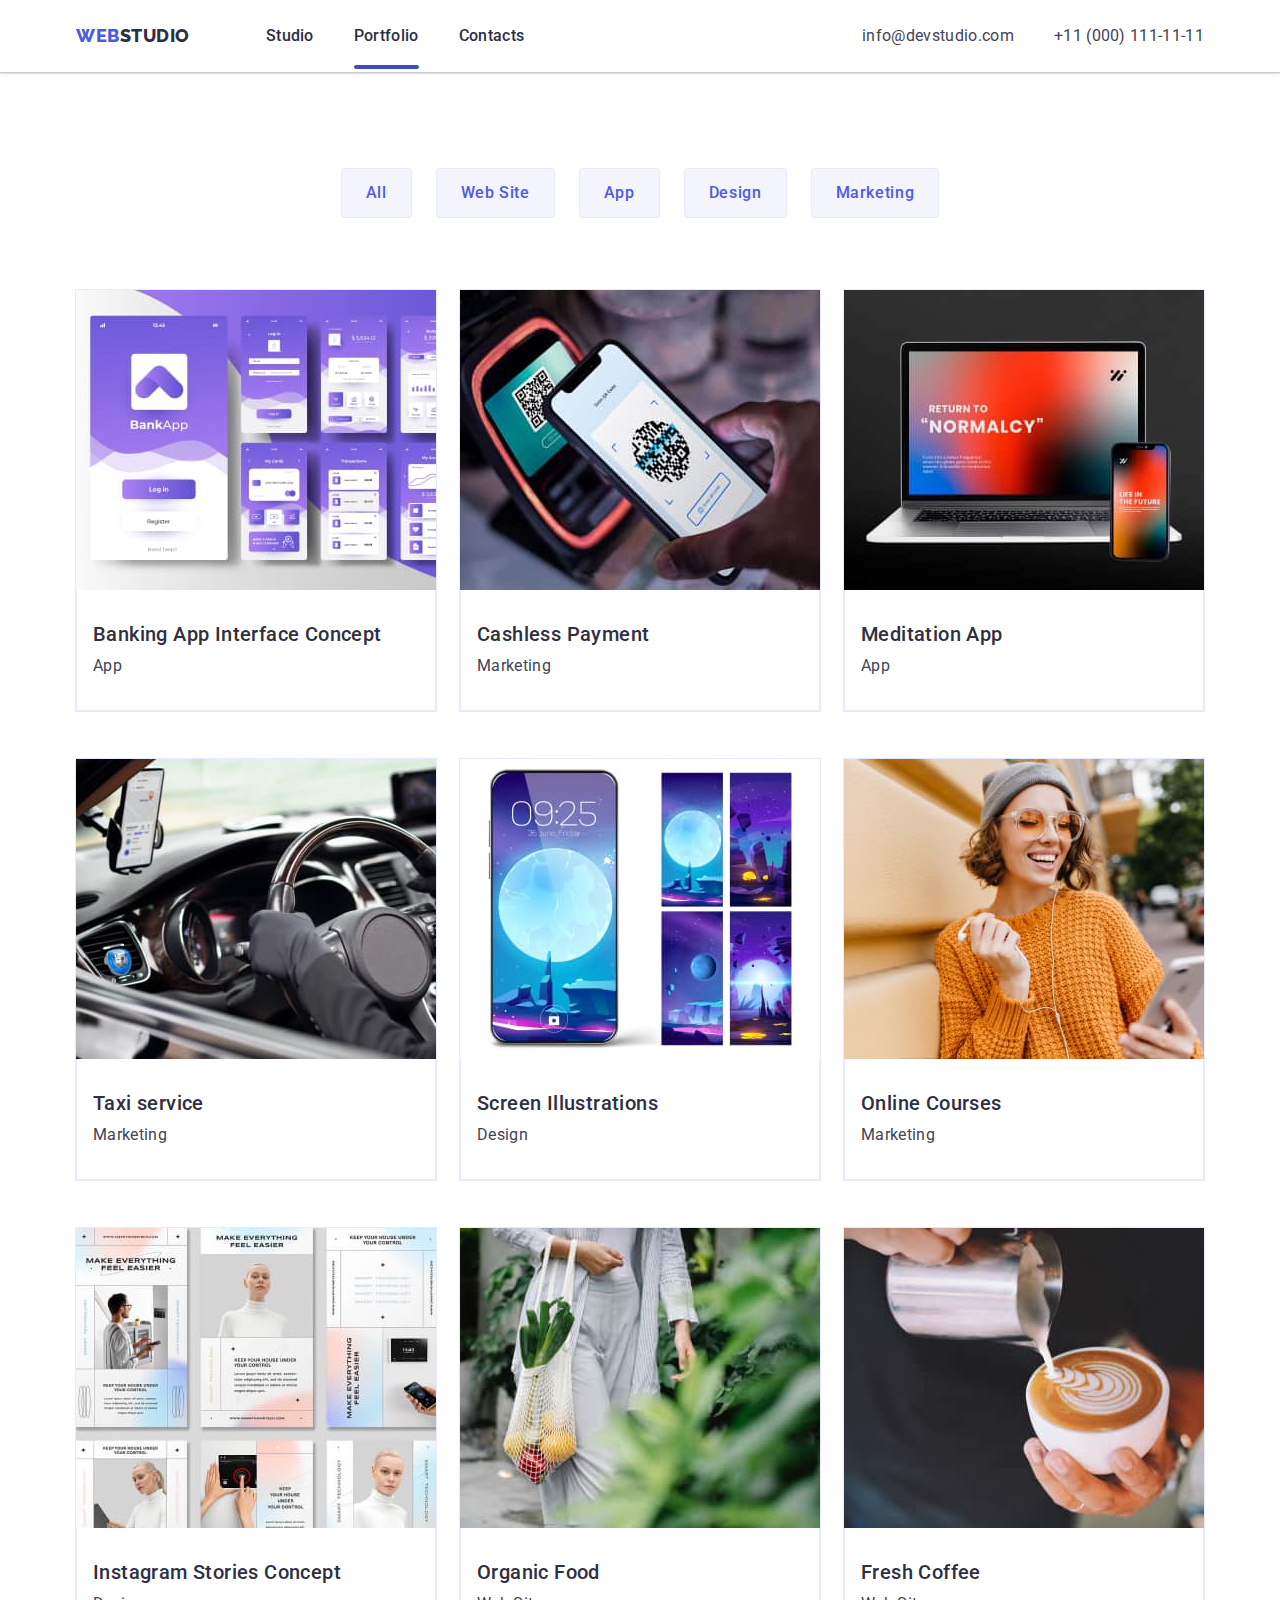
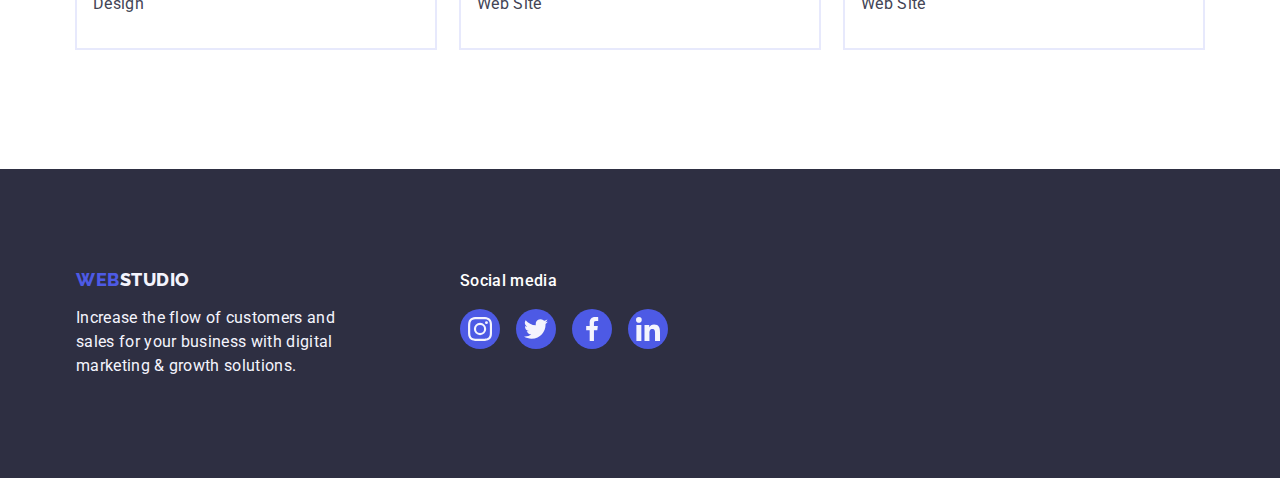
==== portfolio.html @ f97ba220 "daily end, added overlay" ====
<!DOCTYPE html>
<html lang="en">
  <head>
    <meta charset="UTF-8" />
    <meta http-equiv="X-UA-Compatible" content="IE=edge" />
    <meta name="viewport" content="width=device-width, initial-scale=1.0" />
    <title>Portfolio</title>
    <link rel="preconnect" href="https://fonts.googleapis.com" />
    <link rel="preconnect" href="https://fonts.gstatic.com" crossorigin />
    <link
      href="https://fonts.googleapis.com/css2?family=Raleway:wght@800&family=Roboto:wght@400;500;700;900&display=swap"
      rel="stylesheet"
    />
    <link
      rel="stylesheet"
      href="https://cdn.jsdelivr.net/npm/modern-normalize@2.0.0/modern-normalize.min.css"
    />
    <link rel="stylesheet" href="./css/styles.css" />
  </head>
  <body>
    <header class="main-header">
      <div class="container header-container">
        <nav class="main-navigation">
          <a href="./index.html" class="logo link"
            >Web<span class="logo-black">Studio</span></a
          >
          <ul class="list nav-list">
            <li>
              <a class="nav-item link p-style" href="./index.html">Studio</a>
            </li>
            <li>
              <a
                class="nav-item link p-style current-page"
                href="./portfolio.html"
                >Portfolio</a
              >
            </li>
            <li><a class="nav-item link p-style" href="">Contacts</a></li>
          </ul>
        </nav>
        <address class="nav-address">
          <ul class="list p-style address-list">
            <li>
              <a class="link" href="mailto:info@devstudio.com"
                >info@devstudio.com</a
              >
            </li>
            <li>
              <a class="link" href="tel:+110001111111">+11 (000) 111-11-11</a>
            </li>
          </ul>
        </address>
      </div>
    </header>

    <main>
      <section class="filter">
        <div class="container filter-container">
          <h1 class="meta-title visually-hidden">Portfolio</h1>
          <ul class="list filter-list">
            <li><button class="portfolio-btn" type="button">All</button></li>
            <li>
              <button class="portfolio-btn" type="button">Web Site</button>
            </li>
            <li><button class="portfolio-btn" type="button">App</button></li>
            <li><button class="portfolio-btn" type="button">Design</button></li>
            <li>
              <button class="portfolio-btn" type="button">Marketing</button>
            </li>
          </ul>
          <ul class="list cards">
            <li class="card portfolio-card">
              <a class="link p-style" href="#">
                <div class="portfolio-wrapper">
                  <img
                    class="card-img"
                    src="./images/product1.jpg"
                    alt="Bank App"
                    width="360"
                  />
                  <div class="portfolio-overlay">
                    <p class="p-style">
                      14 Stylish and User-Friendly App Design Concepts · Task
                      Manager App · Calorie Tracker App · Exotic Fruit Ecommerce
                      App · Cloud Storage App
                    </p>
                  </div>
                </div>
                <div class="portfolio-container">
                  <h2 class="card-title">Banking App Interface Concept</h2>
                  <p class="card-filter">App</p>
                </div>
              </a>
            </li>
            <li class="card portfolio-card">
              <a class="link p-style" href="#">
                <div class="portfolio-wrapper">
                  <img
                    class="card-img"
                    src="./images/product2.jpg"
                    alt="Cashless Payment"
                    width="360"
                  />
                  <div class="portfolio-overlay">
                    <p class="p-style">
                      14 Stylish and User-Friendly App Design Concepts · Task
                      Manager App · Calorie Tracker App · Exotic Fruit Ecommerce
                      App · Cloud Storage App
                    </p>
                  </div>
                </div>
                <div class="portfolio-container">
                  <h2 class="card-title">Cashless Payment</h2>
                  <p class="card-filter">Marketing</p>
                </div>
              </a>
            </li>
            <li class="card portfolio-card">
              <a class="link p-style" href="#">
                <div class="portfolio-wrapper">
                  <img
                    class="card-img"
                    src="./images/product3.jpg"
                    alt="Meditation App"
                    width="360"
                  />
                  <div class="portfolio-overlay">
                    <p class="p-style">
                      14 Stylish and User-Friendly App Design Concepts · Task
                      Manager App · Calorie Tracker App · Exotic Fruit Ecommerce
                      App · Cloud Storage App
                    </p>
                  </div>
                </div>
                <div class="portfolio-container">
                  <h2 class="card-title">Meditation App</h2>
                  <p class="card-filter">App</p>
                </div>
              </a>
            </li>
            <li class="card portfolio-card">
              <a class="link p-style" href="#">
                <div class="portfolio-wrapper">
                  <img
                    class="card-img"
                    src="./images/product4.jpg"
                    alt="Meditation App"
                    width="360"
                  />
                  <div class="portfolio-overlay">
                    <p class="p-style">
                      14 Stylish and User-Friendly App Design Concepts · Task
                      Manager App · Calorie Tracker App · Exotic Fruit Ecommerce
                      App · Cloud Storage App
                    </p>
                  </div>
                </div>
                <div class="portfolio-container">
                  <h2 class="card-title">Taxi service</h2>
                  <p class="card-filter">Marketing</p>
                </div>
              </a>
            </li>
            <li class="card portfolio-card">
              <a class="link p-style" href="#">
                <div class="portfolio-wrapper">
                  <img
                    class="card-img"
                    src="./images/product5.jpg"
                    alt="Meditation App"
                    width="360"
                  />
                  <div class="portfolio-overlay">
                    <p class="p-style">
                      14 Stylish and User-Friendly App Design Concepts · Task
                      Manager App · Calorie Tracker App · Exotic Fruit Ecommerce
                      App · Cloud Storage App
                    </p>
                  </div>
                </div>
                <div class="portfolio-container">
                  <h2 class="card-title">Screen Illustrations</h2>
                  <p class="card-filter">Design</p>
                </div>
              </a>
            </li>
            <li class="card portfolio-card">
              <a class="link p-style" href="#">
                <div class="portfolio-wrapper">
                  <img
                    class="card-img"
                    src="./images/product6.jpg"
                    alt="Meditation App"
                    width="360"
                  />
                  <div class="portfolio-overlay">
                    <p class="p-style">
                      14 Stylish and User-Friendly App Design Concepts · Task
                      Manager App · Calorie Tracker App · Exotic Fruit Ecommerce
                      App · Cloud Storage App
                    </p>
                  </div>
                </div>
                <div class="portfolio-container">
                  <h2 class="card-title">Online Courses</h2>
                  <p class="card-filter">Marketing</p>
                </div>
              </a>
            </li>
            <li class="card portfolio-card">
              <a class="link p-style" href="#">
                <div class="portfolio-wrapper">
                  <img
                    class="card-img"
                    src="./images/product7.jpg"
                    alt="Meditation App"
                    width="360"
                  />
                  <div class="portfolio-overlay">
                    <p class="p-style">
                      14 Stylish and User-Friendly App Design Concepts · Task
                      Manager App · Calorie Tracker App · Exotic Fruit Ecommerce
                      App · Cloud Storage App
                    </p>
                  </div>
                </div>
                <div class="portfolio-container">
                  <h2 class="card-title">Instagram Stories Concept</h2>
                  <p class="card-filter">Design</p>
                </div>
              </a>
            </li>
            <li class="card portfolio-card">
              <a class="link p-style" href="#">
                <div class="portfolio-wrapper">
                  <img
                    class="card-img"
                    src="./images/product8.jpg"
                    alt="Meditation App"
                    width="360"
                  />
                  <div class="portfolio-overlay">
                    <p class="p-style">
                      14 Stylish and User-Friendly App Design Concepts · Task
                      Manager App · Calorie Tracker App · Exotic Fruit Ecommerce
                      App · Cloud Storage App
                    </p>
                  </div>
                </div>
                <div class="portfolio-container">
                  <h2 class="card-title">Organic Food</h2>
                  <p class="card-filter">Web Site</p>
                </div>
              </a>
            </li>
            <li class="card portfolio-card">
              <a class="link p-style" href="#">
                <div class="portfolio-wrapper">
                  <img
                    class="card-img"
                    src="./images/product9.jpg"
                    alt="Meditation App"
                    width="360"
                  />
                  <div class="portfolio-overlay">
                    <p class="p-style">
                      14 Stylish and User-Friendly App Design Concepts · Task
                      Manager App · Calorie Tracker App · Exotic Fruit Ecommerce
                      App · Cloud Storage App
                    </p>
                  </div>
                </div>
                <div class="portfolio-container">
                  <h2 class="card-title">Fresh Coffee</h2>
                  <p class="card-filter">Web Site</p>
                </div>
              </a>
            </li>
          </ul>
        </div>
      </section>
    </main>

    <footer class="footer">
      <div class="container">
        <div class="footer-logo-container">
          <a href="./index.html" class="footer-link logo"
            >Web<span class="logo-white">Studio</span></a
          >
          <p class="footer-description p-style">
            Increase the flow of customers and sales for your business with
            digital marketing & growth solutions.
          </p>
        </div>
        <div class="footer-social-media-container">
          <p class="p-style">Social media</p>
          <ul class="list social-media-list">
            <li class="social-media-item">
              <a class="social-media-icon-link" href="#">
                <svg class="social-media-icon-svg" width="24" height="24">
                  <use href="./images/icons.svg#instagram"></use>
                </svg>
              </a>
            </li>
            <li class="social-media-item">
              <a class="social-media-icon-link" href="#">
                <svg class="social-media-icon-svg" width="24" height="24">
                  <use href="./images/icons.svg#twitter"></use>
                </svg>
              </a>
            </li>
            <li class="social-media-item">
              <a class="social-media-icon-link" href="#">
                <svg class="social-media-icon-svg" width="24" height="24">
                  <use href="./images/icons.svg#facebook"></use>
                </svg>
              </a>
            </li>
            <li class="social-media-item">
              <a class="social-media-icon-link" href="#">
                <svg class="social-media-icon-svg" width="24" height="24">
                  <use href="./images/icons.svg#linkedin"></use>
                </svg>
              </a>
            </li>
          </ul>
        </div>
      </div>
    </footer>
  </body>
</html>
---- css/styles.css ----
:root {
    --text-color: #434455;
    --text-bold-color: #2E2F42;
    --active-color: #404BBF;
    --banner-bg: #2E2F42;
    --banner-color: #FFF;
    --btn-bg: #4D5AE5;
    --btn-bg-passiv: #F4F4FD;
    --our-team-bg: #F4F4FD;
    --card-border: #E7E9FC;
    --btn-border-active: transparent;
    --border-customers: #8E8F99;
    --icon-active: #31d0aa;
}

.visually-hidden {
    position: absolute;
    width: 1px;
    height: 1px;
    margin: -1px;
    border: 0;
    padding: 0;

    white-space: nowrap;
    clip-path: inset(100%);
    clip: rect(0 0 0 0);
    overflow: hidden;
}

body{
    margin: 0;
    font-family: 'Roboto', sans-serif;
    color: var(--text-color);
    font-size: 16px;
    background-color: var(--banner-color);
}

img{
    display: block;
}

h1, h2, h3, h4, h5, h6, p, ul{
    margin: 0;
}

ul{
    padding: 0;
}


.container{
    max-width: 1158px;
    margin: 0 auto;
    padding: 0 15px;
}

h1{
    font-weight: 700;
    font-size: 56px;
    line-height: 107%;
    text-align: center;
    letter-spacing: 0.02em;
    text-transform: capitalize;
}

.title-main{
    color: var(--text-bold-color);
    font-weight: 700;
    font-size: 36px;
    line-height: 1.11;
    text-align: center;
    letter-spacing: 0.02em;
    text-transform: capitalize;
    margin: 0 0 72px;
}

.main-btn {
    font-family: 'Roboto', sans-serif;
    font-weight: 500;
    font-size: 16px;
    line-height: 1.5;
    letter-spacing: 0.04em;
    box-sizing: border-box;
    padding: 16px 32px;
    border-radius: 4px;
    display: block;
    margin: 0 auto;
    min-width: 169px;
}

.main-btn:hover, .main-btn:focus {
    background-color: var(--active-color);
    transition-duration: .25s;
    transition-timing-function: cubic-bezier(0.4, 0, 0.2, 1);
}

.link{
    text-decoration: none;
    color: var(--text-color);
}

.nav-item {
    font-weight: 500;
    color: var(--banner-bg);
    padding: 24px 0;
    position: relative;
}

.nav-item:hover,
.nav-item:focus {
    color: var(--active-color);
    transition-duration: .25s;
    transition-timing-function: cubic-bezier(0.4, 0, 0.2, 1);
}

.nav-item.current-page::after{
    content: "";
    width: 100%;
    height: 4px;
    border-radius: 2px;
    background-color: var(--active-color);
    position: absolute;
    bottom: 0;
    left: 0;
}

.logo {
    color: var(--btn-bg);
    font-family: 'Raleway', sans-serif;
    text-transform: uppercase;
    font-weight: 800;
    font-size: 18px;
    letter-spacing: 0.03em;
    line-height: 1.17;
    margin-right: 76px;
}

.logo-black{
    color: var(--text-bold-color);
}

button{
    cursor: pointer;
    font-family: 'Roboto', sans-serif;
}

.list{
    list-style: none;
}

.filter{
    box-sizing: border-box;
    padding: 96px 0 120px;
}

.filter-list {
    display: flex;
    justify-content: center;
    gap: 24px;
    margin-bottom: 72px;
}

.portfolio-btn{
    color: var(--btn-bg);
    background-color: var(--btn-bg-passiv);
    font-size: 16px;
    font-weight: 500;
    line-height: 1.5;
    letter-spacing: 0.04em;
    box-sizing: border-box;
    border: 1px solid var(--card-border);
    border-radius: 4px;
    padding: 12px 24px;
}

.portfolio-btn:hover,
.portfolio-btn:focus {
    border: 1px solid transparent;
    color: var(--banner-color);
    background-color: var(--active-color);
    box-shadow: 0px 3px 1px rgba(0, 0, 0, 0.1), 0px 2px 1px rgba(0, 0, 0, 0.08), 0px 2px 2px rgba(0, 0, 0, 0.12);
    transition-duration: .25s;
    transition-timing-function: cubic-bezier(0.4, 0, 0.2, 1);
}

.card-title{
    font-size: 20px;            
    font-weight: 500;
    line-height: 1.2;
    letter-spacing: 0.02em;
    color: var(--banner-bg);
}

.navigation a:hover, .navigation a:active {
    color: var(--active-color);
    text-decoration: underline 4px solid var(--active-color);
    transition-duration: .25s;
    transition-timing-function: cubic-bezier(0.4, 0, 0.2, 1);
}

.header-main{
    background-color: var(--banner-bg);
}

.hero{
    background-image: linear-gradient( rgba(46, 47, 66, 0.7),rgba(46, 47, 66, 0.7)), url(../images/main-bg.jpg);
    background-size: cover;
    background-position: center;
    background-repeat: no-repeat;
    max-width: 1440px;
}

.header-main button{
    color: var(--banner-color);
    background-color: var(--btn-bg);
    border: none;
}

.header-main h1{
    color: var(--banner-color);
    margin-bottom: 48px;
}

footer{
    background-color: var(--banner-bg);
    padding: 100px 0;

}

footer .container{
    color: var(--banner-color);
    display: flex;
    align-items: baseline;
}

.footer-link{
    display: inline-block;
    margin-bottom: 16px;
    text-decoration: none;
}

.logo-white {
    color: var(--our-team-bg);
    display: inline-block;
}

.main-team {
    background-color: var(--our-team-bg);
    box-sizing: border-box;
    padding: 120px 0;
}

.person-card {
    background-color: var(--banner-color);

}

.nav-address {
    font-style: normal;
}

.nav-address a:hover,
.nav-address a:focus {
    color: var(--active-color);
    transition-duration: .25s;
    transition-timing-function: cubic-bezier(0.4, 0, 0.2, 1);
}

.main-work{
    padding-bottom: 120px;
}

.main-work-title, .main-team-title {
    color: var(--banner-bg);
}

.footer-description {
    color: var(--our-team-bg);
    max-width: 264px;
    padding: 0;
    margin: 0;
}

.p-style{
    line-height: 1.5;
    letter-spacing: 0.02em;
}

nav{
    display: flex;
    align-items: center;
}

.header-container{
    display: flex;
    justify-content: space-between;
    box-sizing: border-box;
}

.nav-list, .address-list{
    display: flex;
    justify-content: space-between;
    gap: 40px;
}

.cards{
    display: flex;
    flex-wrap: wrap;
    
}

.card{
    display: flex;
    flex-direction: column;
    margin-bottom: 48px;
    margin-right: 24px;
    outline: 1px solid var(--card-border);
}

.card:nth-child(3n){
    margin-right: 0px;
}

.card:nth-child(n+7){
    margin-bottom: 0;
}

.card-filter{
    margin: 0;
}

.header-main{
    display: flex;
    flex-direction: column;
    align-items: center;
    box-sizing: border-box;
    height: 600px;
    padding: 188px 0;
}

.main-title{
    max-width: 496px;
}

.cards-main{
    display: flex;
    justify-content: space-between;
    gap: 24px;
}

.card-main{
    display: flex;
    flex-direction: column;
    width: calc((100% - 72px) / 4);
}

.card-main-title{
    font-size: 20px;
    font-weight: 500;        
    line-height: 1.2;
    letter-spacing: 0.02em;
    color: var(--banner-bg);
    margin: 0 0 8px;
}

.main-description{
    padding: 120px 0;
}

.card-main-description{
   margin: 0;
}

.doing-images{
    display: flex;
    gap: 24px;
    justify-content: space-between;
}

.doing-image{
    width: calc((100% - 48px) / 3);
}

.person-cards {
    display: flex;
    justify-content: space-between;
    gap: 24px;
    flex-wrap: wrap;
}

.person-card{
    display: flex;
    flex-direction: column;
    width: calc((100% - 72px) / 4);
    border-radius: 0 0 4px 4px;
    box-shadow: 0px 1px 6px rgba(46, 47, 66, 0.08), 0px 1px 1px rgba(46, 47, 66, 0.16), 0px 2px 1px rgba(46, 47, 66, 0.08);
}

.person-container{
    padding: 32px 16px;
}

.person-title{
    text-align: center;
    margin-bottom: 8px;
}

.person-card p{
    text-align: center;
}

.main-header{
    padding: 24px;
    box-shadow: 0px 2px 1px rgba(46, 47, 66, 0.08), 0px 1px 1px rgba(46, 47, 66, 0.16), 0px 1px 6px rgba(46, 47, 66, 0.08);
}

.portfolio-card{
    width: calc((100% - 48px) / 3);
}

.portfolio-container{
    box-sizing: border-box;
    padding: 32px 16px;
    border: 1px solid var(--card-border);
    border-top: none;
    position: relative;
    z-index: 2;
}



.portfolio-container .card-title{
    margin-bottom: 8px;
}

.person-container p{
    margin-bottom: 8px;
}

.icons-list{
    display: flex;
    justify-content: center;
    gap: 24px;
}

.person-icon{
    display: flex;
    align-items: center;
    justify-content: center;
    width: 40px;
    height: 40px;
    background-color: var(--btn-bg);
    border-radius: 50%;
    padding: 12px;
}

.person-icon:hover, .person-icon:focus{
    background-color: var(--active-color);
    transition-duration: .25s;
    transition-timing-function: cubic-bezier(0.4, 0, 0.2, 1);
}

.person-icon-svg{
    fill: var(--btn-bg-passiv);
}

.main-icon {
    display: flex;
    justify-content: center;
    align-items: center;
    background-color: var(--btn-bg-passiv);
    padding: 24px;
    margin-bottom: 8px;
    border-radius: 4px;
}

.main-icon svg{
    display: block;
}

.customers{
    padding: 120px 0;
}

.customers-list {
    display: flex;
    gap: 24px;
}

.customers-container{
    width: calc((100% - 120px) / 6);
    height: 88px;
}

.footer-social-media-container{
    display: flex;
    flex-direction: column;
}

.footer-social-media-container p{
    margin-bottom: 16px;
}

.social-media-list{
    display: flex;
    gap: 16px;
    color: var(--banner-color);
}

.customers-icon-link{
    height: 88px;
    width: 100%;
    height: 100%;
    border: 1px solid var(--border-customers);
    border-radius: 4px;
    padding: 16px 32px;
    display: flex;
    align-items: center;
    justify-content: center;
    color: var(--border-customers);
}

.customers-icon-link:hover,
.customers-icon-link:focus {
    color: var(--active-color);
    border: 1px solid var(--active-color);
    transition-duration: .25s;
    transition-timing-function: cubic-bezier(0.4, 0, 0.2, 1);
}

.customers-icon-link svg{
    width: 104px;
    height: 56px;
    fill: currentColor;
}

.footer-social-media-container p{
    font-weight: 500;
}

.social-media-item{
    width: 40px;
    height: 40px;
}

.social-media-icon-link{
    display: flex;
    align-items: center;
    justify-content: center;
    width: 100%;
    height: 100%;
    background-color: var(--btn-bg);
    border-radius: 50%;
    padding: 8px;
}

.social-media-icon-link:hover,
.social-media-icon-link:focus{
    background-color: var(--icon-active);
    transition-duration: .25s;
    transition-timing-function: cubic-bezier(0.4, 0, 0.2, 1);
    transition-duration: .25s;
    transition-timing-function: cubic-bezier(0.4, 0, 0.2, 1);
}

.social-media-icon-svg{
    fill: var(--btn-bg-passiv);
}

.footer-logo-container{
    margin-right: 120px;
}

.portfolio-card a:hover, .portfolio-card a:focus{
    box-shadow: 0px 1px 6px rgba(46, 47, 66, 0.08),
        0px 1px 1px rgba(46, 47, 66, 0.16),
        0px 2px 1px rgba(46, 47, 66, 0.08);
    transition-duration: .25s;
    transition-timing-function: cubic-bezier(0.4, 0, 0.2, 1);
}

.portfolio-wrapper{
    position: relative;
    overflow: hidden;
}

.portfolio-overlay{
    padding: 40px 32px;
    color: var(--banner-color);
    transform: translateY(100%);
    position: absolute;
    top: 0;
    width: 100%;
    height: 100%;
    background-color: var(--btn-bg);
    opacity: 0;
    transition: .8s cubic-bezier(0.4, 0, 0.2, 1);
}

.portfolio-card:hover{
    box-shadow: 0px 1px 6px rgba(46, 47, 66, 0.08), 0px 1px 1px rgba(46, 47, 66, 0.16), 0px 2px 1px rgba(46, 47, 66, 0.08);
}

.portfolio-card:hover .portfolio-overlay{
    transform: translateY(0);
    opacity: 1;
}
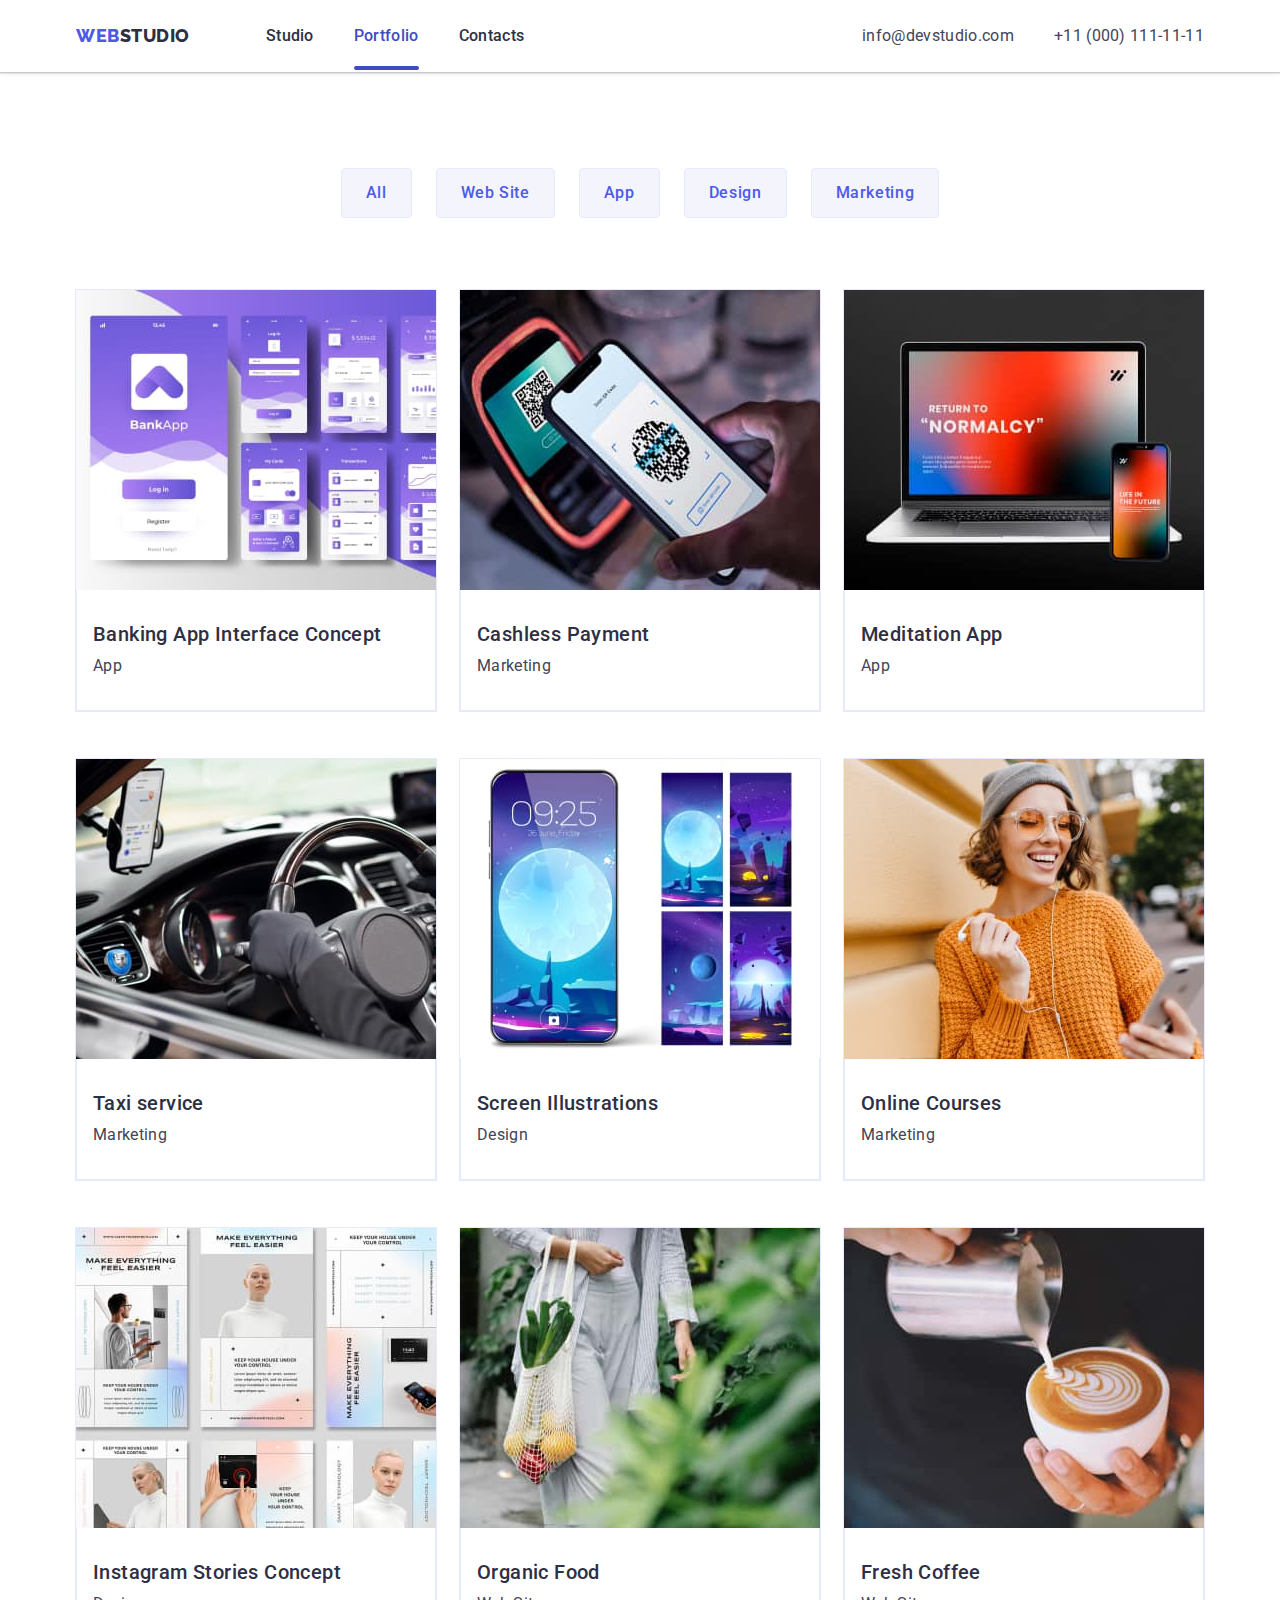
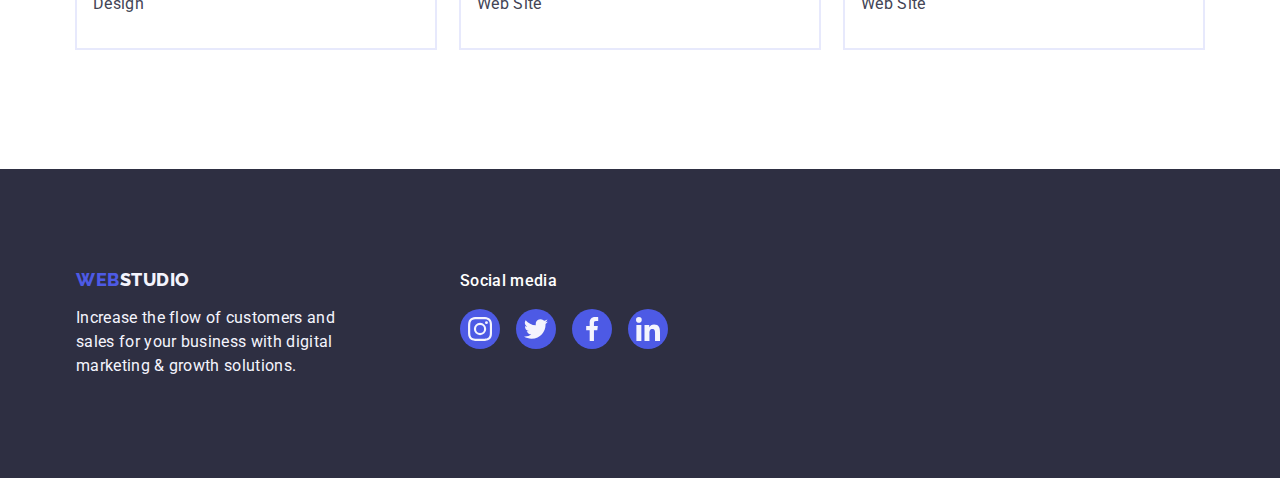
==== commit bee12c20: "have done another bugs" ====
--- a/portfolio.html
+++ b/portfolio.html
@@ -41,12 +41,14 @@
         <address class="nav-address">
           <ul class="list p-style address-list">
             <li>
-              <a class="link" href="mailto:info@devstudio.com"
+              <a class="link address-item" href="mailto:info@devstudio.com"
                 >info@devstudio.com</a
               >
             </li>
             <li>
-              <a class="link" href="tel:+110001111111">+11 (000) 111-11-11</a>
+              <a class="link address-item" href="tel:+110001111111"
+                >+11 (000) 111-11-11</a
+              >
             </li>
           </ul>
         </address>
@@ -78,13 +80,11 @@
                     alt="Bank App"
                     width="360"
                   />
-                  <div class="portfolio-overlay">
-                    <p class="p-style">
-                      14 Stylish and User-Friendly App Design Concepts · Task
-                      Manager App · Calorie Tracker App · Exotic Fruit Ecommerce
-                      App · Cloud Storage App
-                    </p>
-                  </div>
+                  <p class="p-style portfolio-overlay">
+                    14 Stylish and User-Friendly App Design Concepts · Task
+                    Manager App · Calorie Tracker App · Exotic Fruit Ecommerce
+                    App · Cloud Storage App
+                  </p>
                 </div>
                 <div class="portfolio-container">
                   <h2 class="card-title">Banking App Interface Concept</h2>
--- a/css/styles.css
+++ b/css/styles.css
@@ -86,6 +86,7 @@
     display: block;
     margin: 0 auto;
     min-width: 169px;
+    transition: background-color 250ms cubic-bezier(0.4, 0, 0.2, 1);
 }
 
 .main-btn:hover, .main-btn:focus {
@@ -104,13 +105,19 @@
     color: var(--banner-bg);
     padding: 24px 0;
     position: relative;
+        transition: color 250ms cubic-bezier(0.4, 0, 0.2, 1);
 }
 
 .nav-item:hover,
-.nav-item:focus {
+.nav-item:focus,
+.address-item:focus,
+.address-item:hover{
     color: var(--active-color);
-    transition-duration: .25s;
-    transition-timing-function: cubic-bezier(0.4, 0, 0.2, 1);
+    transition: color 250ms cubic-bezier(0.4, 0, 0.2, 1);
+}
+
+.current-page{
+    color: var(--active-color);
 }
 
 .nav-item.current-page::after{
@@ -120,7 +127,7 @@
     border-radius: 2px;
     background-color: var(--active-color);
     position: absolute;
-    bottom: 0;
+    bottom: -1px;
     left: 0;
 }
 
@@ -179,8 +186,10 @@
     color: var(--banner-color);
     background-color: var(--active-color);
     box-shadow: 0px 3px 1px rgba(0, 0, 0, 0.1), 0px 2px 1px rgba(0, 0, 0, 0.08), 0px 2px 2px rgba(0, 0, 0, 0.12);
-    transition-duration: .25s;
-    transition-timing-function: cubic-bezier(0.4, 0, 0.2, 1);
+    transition: 250ms cubic-bezier(0.4, 0, 0.2, 1),
+            background-color 250ms cubic-bezier(0.4, 0, 0.2, 1),
+            border-color 250ms cubic-bezier(0.4, 0, 0.2, 1),
+            box-shadow 250ms cubic-bezier(0.4, 0, 0.2, 1);
 }
 
 .card-title{
@@ -191,13 +200,6 @@
     color: var(--banner-bg);
 }
 
-.navigation a:hover, .navigation a:active {
-    color: var(--active-color);
-    text-decoration: underline 4px solid var(--active-color);
-    transition-duration: .25s;
-    transition-timing-function: cubic-bezier(0.4, 0, 0.2, 1);
-}
-
 .header-main{
     background-color: var(--banner-bg);
 }
@@ -259,13 +261,6 @@
     font-style: normal;
 }
 
-.nav-address a:hover,
-.nav-address a:focus {
-    color: var(--active-color);
-    transition-duration: .25s;
-    transition-timing-function: cubic-bezier(0.4, 0, 0.2, 1);
-}
-
 .main-work{
     padding-bottom: 120px;
 }
@@ -327,6 +322,10 @@
 
 .card-filter{
     margin: 0;
+}
+
+.portfolio-card:hover .card-filter, .portfolio-card:focus .card-filter{
+    transform: translateY(0);
 }
 
 .header-main{
@@ -452,12 +451,12 @@
     background-color: var(--btn-bg);
     border-radius: 50%;
     padding: 12px;
+    transition: background-color 250ms cubic-bezier(0.4, 0, 0.2, 1);
+
 }
 
 .person-icon:hover, .person-icon:focus{
     background-color: var(--active-color);
-    transition-duration: .25s;
-    transition-timing-function: cubic-bezier(0.4, 0, 0.2, 1);
 }
 
 .person-icon-svg{
@@ -518,14 +517,13 @@
     align-items: center;
     justify-content: center;
     color: var(--border-customers);
+    transition: border-color 250ms cubic-bezier(0.4, 0, 0.2, 1), color 250ms cubic-bezier(0.4, 0, 0.2, 1);;
 }
 
 .customers-icon-link:hover,
 .customers-icon-link:focus {
     color: var(--active-color);
     border: 1px solid var(--active-color);
-    transition-duration: .25s;
-    transition-timing-function: cubic-bezier(0.4, 0, 0.2, 1);
 }
 
 .customers-icon-link svg{
@@ -552,15 +550,12 @@
     background-color: var(--btn-bg);
     border-radius: 50%;
     padding: 8px;
+    transition: background-color 250ms cubic-bezier(0.4, 0, 0.2, 1);
 }
 
 .social-media-icon-link:hover,
 .social-media-icon-link:focus{
     background-color: var(--icon-active);
-    transition-duration: .25s;
-    transition-timing-function: cubic-bezier(0.4, 0, 0.2, 1);
-    transition-duration: .25s;
-    transition-timing-function: cubic-bezier(0.4, 0, 0.2, 1);
 }
 
 .social-media-icon-svg{
@@ -569,14 +564,17 @@
 
 .footer-logo-container{
     margin-right: 120px;
+}
+
+.portfolio-card a{
+    transition: box-shadow 250ms cubic-bezier(0.4, 0, 0.2, 1);
 }
 
 .portfolio-card a:hover, .portfolio-card a:focus{
     box-shadow: 0px 1px 6px rgba(46, 47, 66, 0.08),
         0px 1px 1px rgba(46, 47, 66, 0.16),
         0px 2px 1px rgba(46, 47, 66, 0.08);
-    transition-duration: .25s;
-    transition-timing-function: cubic-bezier(0.4, 0, 0.2, 1);
+    transform: translateY(0%);
 }
 
 .portfolio-wrapper{
@@ -585,6 +583,7 @@
 }
 
 .portfolio-overlay{
+    display: inline-block;
     padding: 40px 32px;
     color: var(--banner-color);
     transform: translateY(100%);
@@ -602,6 +601,70 @@
 }
 
 .portfolio-card:hover .portfolio-overlay{
-    transform: translateY(0);
     opacity: 1;
-}+}
+
+.backdrop{
+    position: fixed;
+    top: 0;
+    left: 0;
+    width: 100%;
+    height: 100%;
+    background-color: #2E2F4266;
+    transition: opacity 250ms cubic-bezier(0.4, 0, 0.2, 1), visibility 250ms cubic-bezier(0.4, 0, 0.2, 1);
+}
+
+.backdrop.is-hidden{
+    opacity: 0;
+    pointer-events: none;
+    visibility: hidden;
+}
+
+.modal{
+    width: 408px;
+    min-height: 584px;
+    background-color: #FCFCFC;
+    box-shadow: 0px 1px 1px rgba(0, 0, 0, 0.14), 0px 1px 3px rgba(0, 0, 0, 0.12), 0px 2px 1px rgba(0, 0, 0, 0.2);
+    border-radius: 4px;
+
+    position: absolute;
+    top: 50%;
+    left: 50%;
+    transform: translate(-50%, -50%);
+    padding: 24px;
+
+    transition: transform 250ms cubic-bezier(0.4, 0, 0.2, 1);
+}
+
+.modal-escape{
+    border: 1px solid rgba(0, 0, 0, 0.1);
+    border-radius: 50%;
+    background-color: var(--card-border);
+    width: 24px;
+    height: 24px;
+    padding: 0;
+
+    display: flex;
+    align-items: center;
+    justify-content: center;
+
+
+    position: absolute;
+    right: 24px;
+    top: 24px;
+
+    transition: background-color 250ms cubic-bezier(0.4, 0, 0.2, 1), border 250ms cubic-bezier(0.4, 0, 0.2, 1);
+}
+
+.modal-escape:hover, .modal-escape:focus{
+    background-color: var(--active-color);
+    border: none;
+}
+
+.close-modal-icon{
+    transition: fill 250ms cubic-bezier(0.4, 0, 0.2, 1);
+}
+
+.modal-escape:hover .close-modal-icon, .modal-escape:focus .close-modal-icon{
+    fill: var(--banner-color);
+}
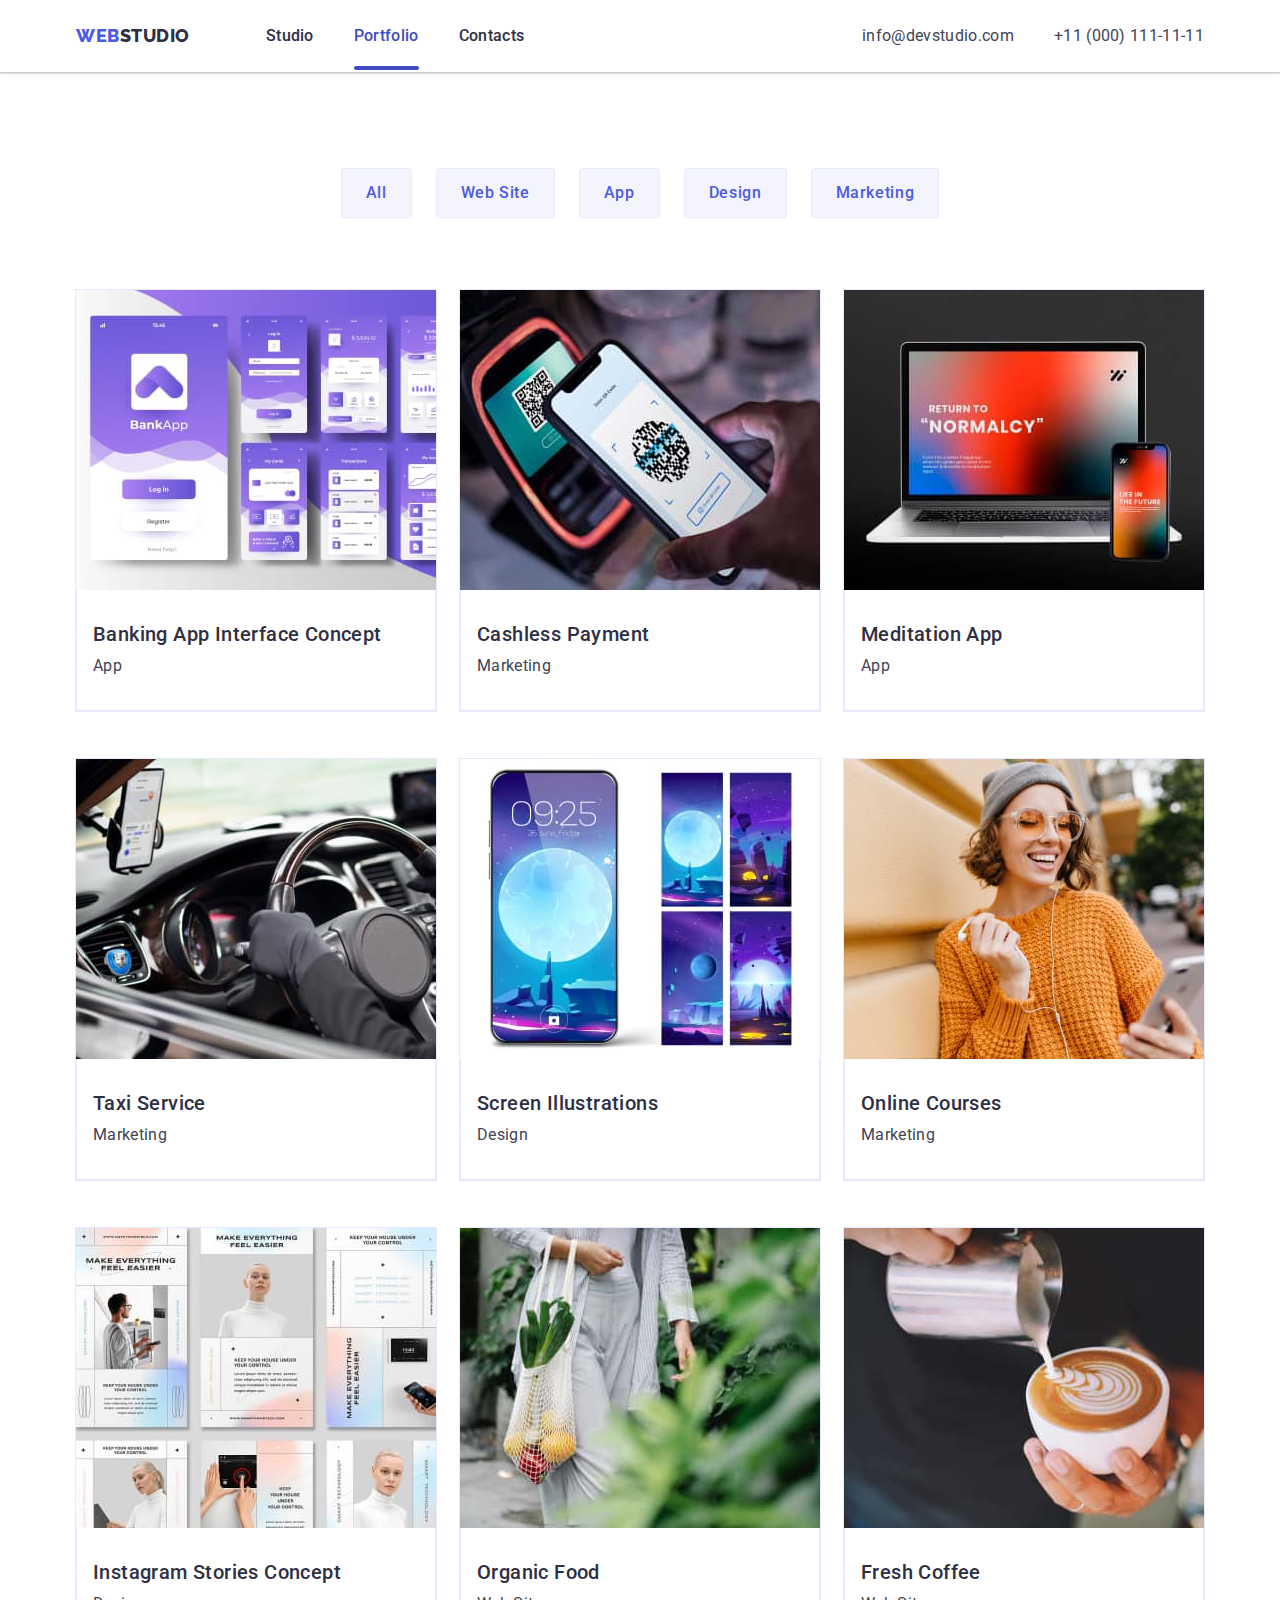
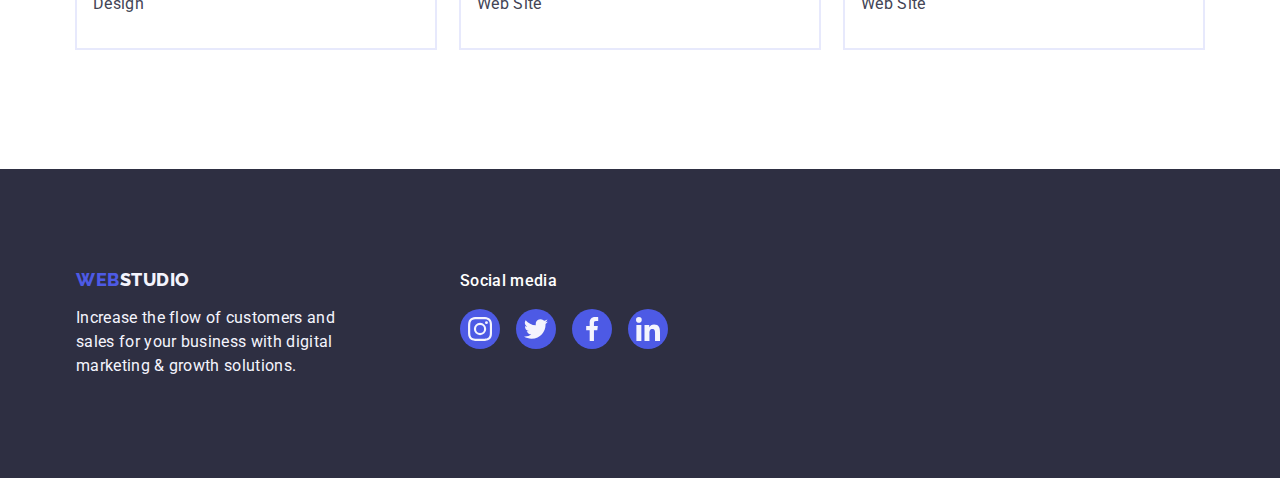
==== commit b5fff92e: "finish debug" ====
--- a/portfolio.html
+++ b/portfolio.html
@@ -98,16 +98,14 @@
                   <img
                     class="card-img"
                     src="./images/product2.jpg"
-                    alt="Cashless Payment"
-                    width="360"
-                  />
-                  <div class="portfolio-overlay">
-                    <p class="p-style">
-                      14 Stylish and User-Friendly App Design Concepts · Task
-                      Manager App · Calorie Tracker App · Exotic Fruit Ecommerce
-                      App · Cloud Storage App
-                    </p>
-                  </div>
+                    alt="Bank App"
+                    width="360"
+                  />
+                  <p class="p-style portfolio-overlay">
+                    14 Stylish and User-Friendly App Design Concepts · Task
+                    Manager App · Calorie Tracker App · Exotic Fruit Ecommerce
+                    App · Cloud Storage App
+                  </p>
                 </div>
                 <div class="portfolio-container">
                   <h2 class="card-title">Cashless Payment</h2>
@@ -121,16 +119,14 @@
                   <img
                     class="card-img"
                     src="./images/product3.jpg"
-                    alt="Meditation App"
-                    width="360"
-                  />
-                  <div class="portfolio-overlay">
-                    <p class="p-style">
-                      14 Stylish and User-Friendly App Design Concepts · Task
-                      Manager App · Calorie Tracker App · Exotic Fruit Ecommerce
-                      App · Cloud Storage App
-                    </p>
-                  </div>
+                    alt="Bank App"
+                    width="360"
+                  />
+                  <p class="p-style portfolio-overlay">
+                    14 Stylish and User-Friendly App Design Concepts · Task
+                    Manager App · Calorie Tracker App · Exotic Fruit Ecommerce
+                    App · Cloud Storage App
+                  </p>
                 </div>
                 <div class="portfolio-container">
                   <h2 class="card-title">Meditation App</h2>
@@ -144,19 +140,17 @@
                   <img
                     class="card-img"
                     src="./images/product4.jpg"
-                    alt="Meditation App"
-                    width="360"
-                  />
-                  <div class="portfolio-overlay">
-                    <p class="p-style">
-                      14 Stylish and User-Friendly App Design Concepts · Task
-                      Manager App · Calorie Tracker App · Exotic Fruit Ecommerce
-                      App · Cloud Storage App
-                    </p>
-                  </div>
-                </div>
-                <div class="portfolio-container">
-                  <h2 class="card-title">Taxi service</h2>
+                    alt="Bank App"
+                    width="360"
+                  />
+                  <p class="p-style portfolio-overlay">
+                    14 Stylish and User-Friendly App Design Concepts · Task
+                    Manager App · Calorie Tracker App · Exotic Fruit Ecommerce
+                    App · Cloud Storage App
+                  </p>
+                </div>
+                <div class="portfolio-container">
+                  <h2 class="card-title">Taxi Service</h2>
                   <p class="card-filter">Marketing</p>
                 </div>
               </a>
@@ -167,16 +161,14 @@
                   <img
                     class="card-img"
                     src="./images/product5.jpg"
-                    alt="Meditation App"
-                    width="360"
-                  />
-                  <div class="portfolio-overlay">
-                    <p class="p-style">
-                      14 Stylish and User-Friendly App Design Concepts · Task
-                      Manager App · Calorie Tracker App · Exotic Fruit Ecommerce
-                      App · Cloud Storage App
-                    </p>
-                  </div>
+                    alt="Bank App"
+                    width="360"
+                  />
+                  <p class="p-style portfolio-overlay">
+                    14 Stylish and User-Friendly App Design Concepts · Task
+                    Manager App · Calorie Tracker App · Exotic Fruit Ecommerce
+                    App · Cloud Storage App
+                  </p>
                 </div>
                 <div class="portfolio-container">
                   <h2 class="card-title">Screen Illustrations</h2>
@@ -190,16 +182,14 @@
                   <img
                     class="card-img"
                     src="./images/product6.jpg"
-                    alt="Meditation App"
-                    width="360"
-                  />
-                  <div class="portfolio-overlay">
-                    <p class="p-style">
-                      14 Stylish and User-Friendly App Design Concepts · Task
-                      Manager App · Calorie Tracker App · Exotic Fruit Ecommerce
-                      App · Cloud Storage App
-                    </p>
-                  </div>
+                    alt="Bank App"
+                    width="360"
+                  />
+                  <p class="p-style portfolio-overlay">
+                    14 Stylish and User-Friendly App Design Concepts · Task
+                    Manager App · Calorie Tracker App · Exotic Fruit Ecommerce
+                    App · Cloud Storage App
+                  </p>
                 </div>
                 <div class="portfolio-container">
                   <h2 class="card-title">Online Courses</h2>
@@ -213,16 +203,14 @@
                   <img
                     class="card-img"
                     src="./images/product7.jpg"
-                    alt="Meditation App"
-                    width="360"
-                  />
-                  <div class="portfolio-overlay">
-                    <p class="p-style">
-                      14 Stylish and User-Friendly App Design Concepts · Task
-                      Manager App · Calorie Tracker App · Exotic Fruit Ecommerce
-                      App · Cloud Storage App
-                    </p>
-                  </div>
+                    alt="Bank App"
+                    width="360"
+                  />
+                  <p class="p-style portfolio-overlay">
+                    14 Stylish and User-Friendly App Design Concepts · Task
+                    Manager App · Calorie Tracker App · Exotic Fruit Ecommerce
+                    App · Cloud Storage App
+                  </p>
                 </div>
                 <div class="portfolio-container">
                   <h2 class="card-title">Instagram Stories Concept</h2>
@@ -236,16 +224,14 @@
                   <img
                     class="card-img"
                     src="./images/product8.jpg"
-                    alt="Meditation App"
-                    width="360"
-                  />
-                  <div class="portfolio-overlay">
-                    <p class="p-style">
-                      14 Stylish and User-Friendly App Design Concepts · Task
-                      Manager App · Calorie Tracker App · Exotic Fruit Ecommerce
-                      App · Cloud Storage App
-                    </p>
-                  </div>
+                    alt="Bank App"
+                    width="360"
+                  />
+                  <p class="p-style portfolio-overlay">
+                    14 Stylish and User-Friendly App Design Concepts · Task
+                    Manager App · Calorie Tracker App · Exotic Fruit Ecommerce
+                    App · Cloud Storage App
+                  </p>
                 </div>
                 <div class="portfolio-container">
                   <h2 class="card-title">Organic Food</h2>
@@ -259,16 +245,14 @@
                   <img
                     class="card-img"
                     src="./images/product9.jpg"
-                    alt="Meditation App"
-                    width="360"
-                  />
-                  <div class="portfolio-overlay">
-                    <p class="p-style">
-                      14 Stylish and User-Friendly App Design Concepts · Task
-                      Manager App · Calorie Tracker App · Exotic Fruit Ecommerce
-                      App · Cloud Storage App
-                    </p>
-                  </div>
+                    alt="Bank App"
+                    width="360"
+                  />
+                  <p class="p-style portfolio-overlay">
+                    14 Stylish and User-Friendly App Design Concepts · Task
+                    Manager App · Calorie Tracker App · Exotic Fruit Ecommerce
+                    App · Cloud Storage App
+                  </p>
                 </div>
                 <div class="portfolio-container">
                   <h2 class="card-title">Fresh Coffee</h2>
--- a/css/styles.css
+++ b/css/styles.css
@@ -178,6 +178,11 @@
     border: 1px solid var(--card-border);
     border-radius: 4px;
     padding: 12px 24px;
+
+    transition: 250ms cubic-bezier(0.4, 0, 0.2, 1),
+            background-color 250ms cubic-bezier(0.4, 0, 0.2, 1),
+            border-color 250ms cubic-bezier(0.4, 0, 0.2, 1),
+            box-shadow 250ms cubic-bezier(0.4, 0, 0.2, 1);
 }
 
 .portfolio-btn:hover,
@@ -186,10 +191,6 @@
     color: var(--banner-color);
     background-color: var(--active-color);
     box-shadow: 0px 3px 1px rgba(0, 0, 0, 0.1), 0px 2px 1px rgba(0, 0, 0, 0.08), 0px 2px 2px rgba(0, 0, 0, 0.12);
-    transition: 250ms cubic-bezier(0.4, 0, 0.2, 1),
-            background-color 250ms cubic-bezier(0.4, 0, 0.2, 1),
-            border-color 250ms cubic-bezier(0.4, 0, 0.2, 1),
-            box-shadow 250ms cubic-bezier(0.4, 0, 0.2, 1);
 }
 
 .card-title{
@@ -574,7 +575,13 @@
     box-shadow: 0px 1px 6px rgba(46, 47, 66, 0.08),
         0px 1px 1px rgba(46, 47, 66, 0.16),
         0px 2px 1px rgba(46, 47, 66, 0.08);
+
+}
+
+.portfolio-card a:hover .portfolio-overlay,
+.portfolio-card a:focus .portfolio-overlay{
     transform: translateY(0%);
+    opacity: 1;
 }
 
 .portfolio-wrapper{
@@ -585,7 +592,7 @@
 .portfolio-overlay{
     display: inline-block;
     padding: 40px 32px;
-    color: var(--banner-color);
+    color: var(--btn-bg-passiv);
     transform: translateY(100%);
     position: absolute;
     top: 0;
@@ -593,15 +600,11 @@
     height: 100%;
     background-color: var(--btn-bg);
     opacity: 0;
-    transition: .8s cubic-bezier(0.4, 0, 0.2, 1);
-}
-
-.portfolio-card:hover{
+    transition: .25s cubic-bezier(0.4, 0, 0.2, 1);
+}
+
+.portfolio-card:hover, .portfolio-card:focus{
     box-shadow: 0px 1px 6px rgba(46, 47, 66, 0.08), 0px 1px 1px rgba(46, 47, 66, 0.16), 0px 2px 1px rgba(46, 47, 66, 0.08);
-}
-
-.portfolio-card:hover .portfolio-overlay{
-    opacity: 1;
 }
 
 .backdrop{
